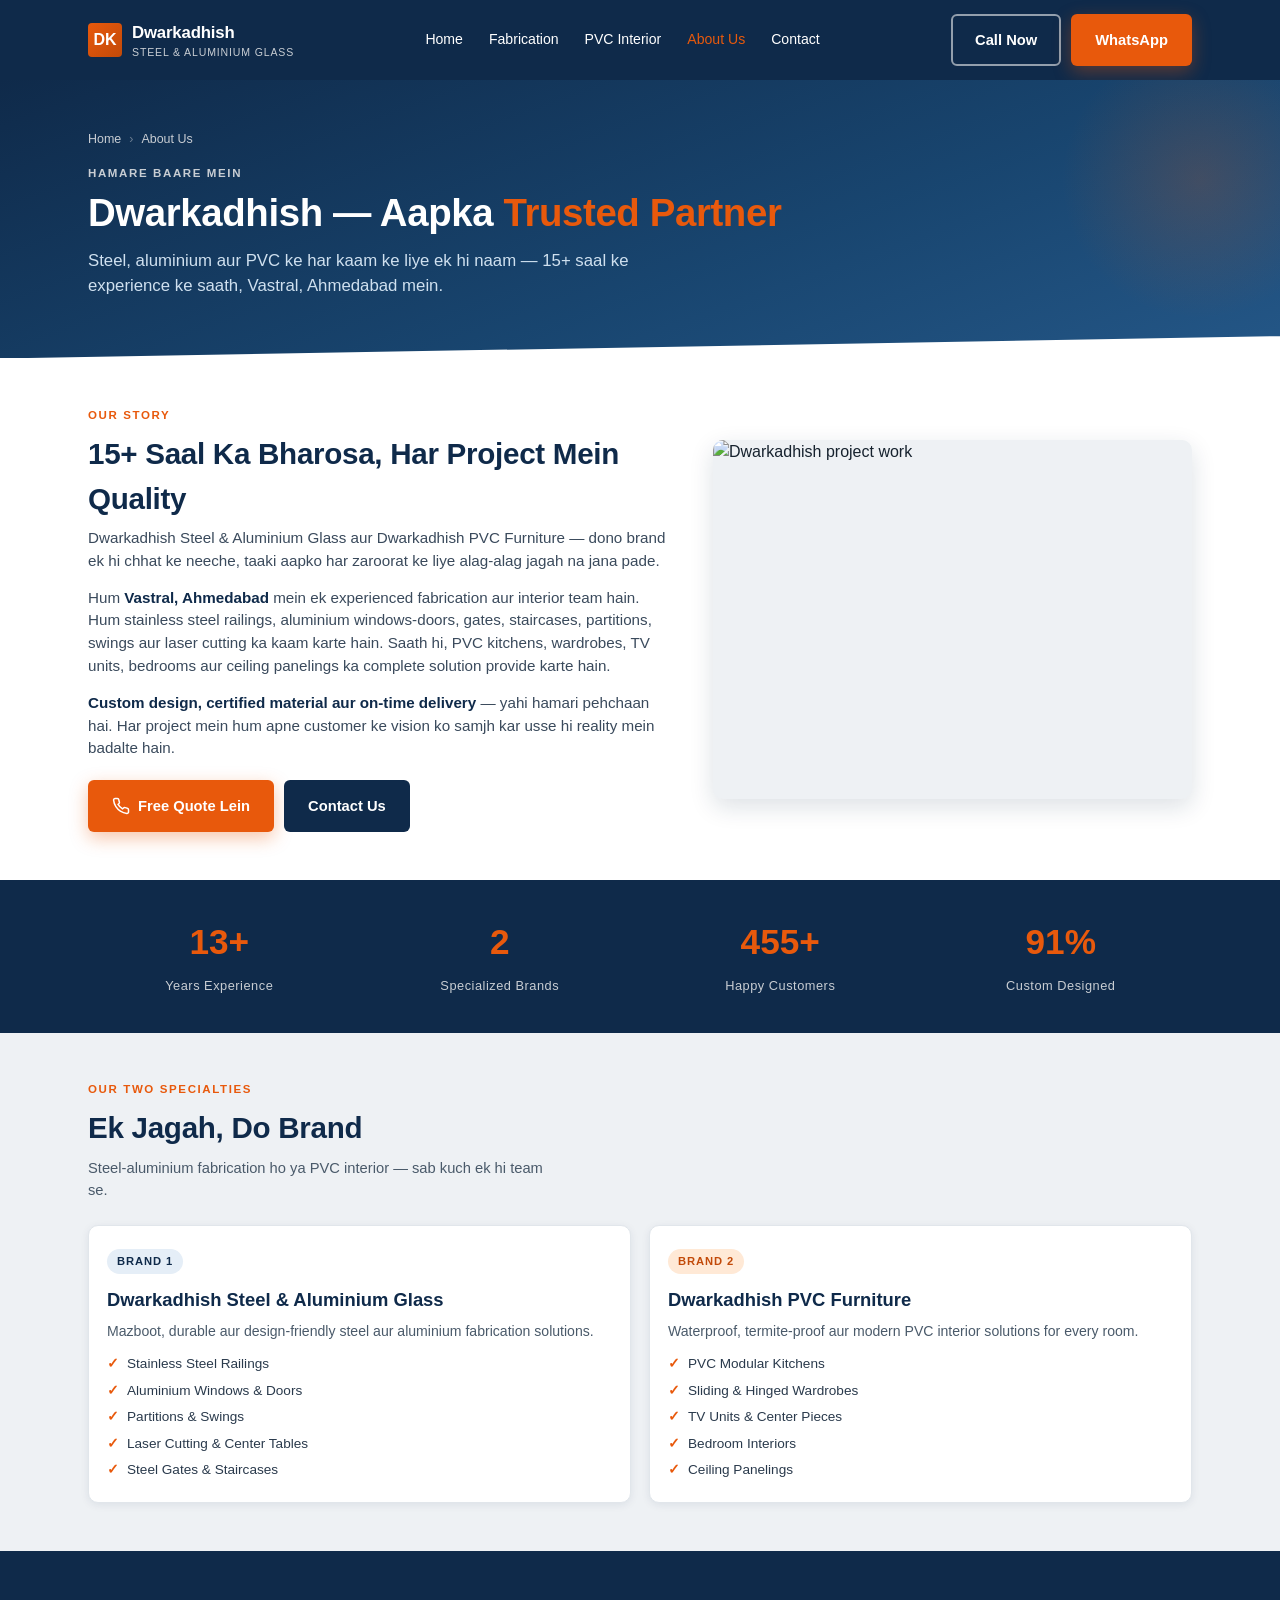
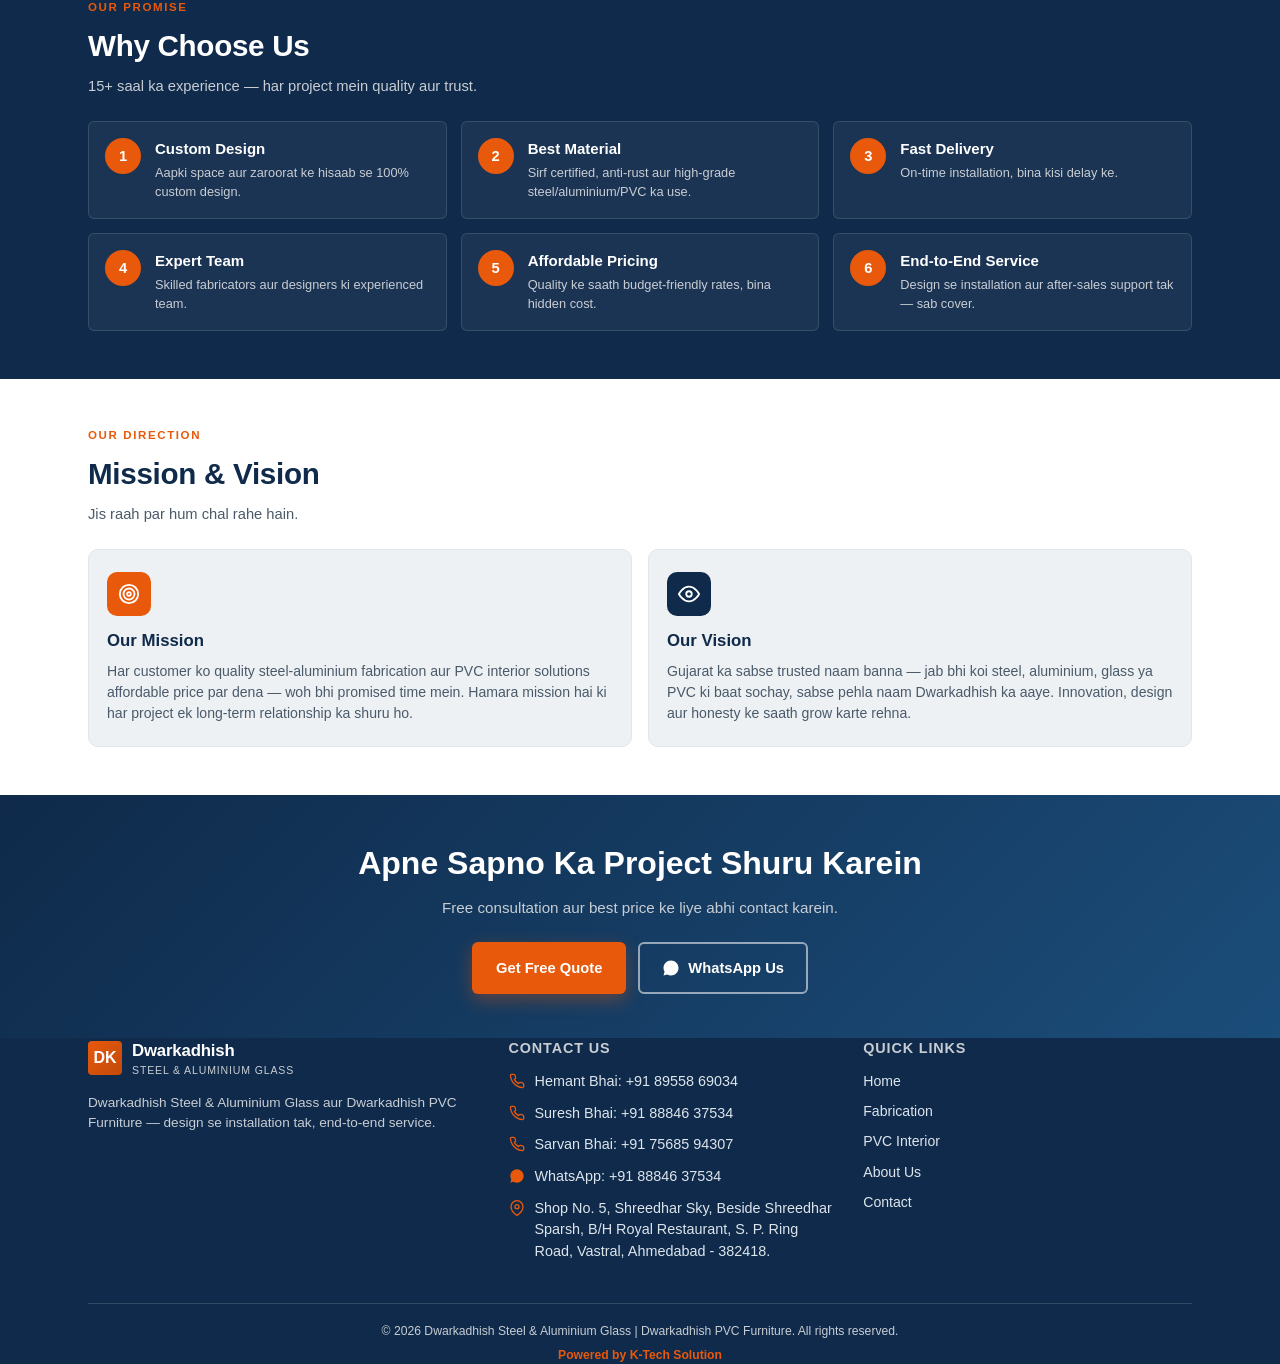
==== about.html @ 0699bf6f "Add files via upload" ====
<!DOCTYPE html>
<html lang="hi">
<head>
<meta charset="UTF-8">
<meta name="viewport" content="width=device-width, initial-scale=1.0">
<link rel="icon" type="image/svg+xml" href="favicon.svg">
<link rel="alternate icon" type="image/png" href="favicon.png">
<link rel="apple-touch-icon" href="favicon.png">
<title>About Us | Dwarkadhish Steel & Aluminium Glass | Dwarkadhish PVC Furniture</title>
<meta name="description" content="Dwarkadhish Steel & Aluminium Glass aur Dwarkadhish PVC Furniture ke baare mein jaaniye — 15+ saal ka experience, custom fabrication aur PVC interior solutions. Vastral, Ahmedabad.">

<style>
  /* ---------- Tokens ---------- */
  :root {
    --navy-deep: #0F2A4A;
    --navy-mid: #1B4D7A;
    --navy-soft: #2E6CA4;
    --steel: #C8CDD3;
    --steel-light: #EEF1F4;
    --white: #FFFFFF;
    --ink: #16222E;
    --accent: #E8590C;
    --accent-dark: #C24A09;
    --radius: 6px;
    --shadow-sm: 0 2px 8px rgba(15,42,74,0.08);
    --shadow-md: 0 8px 24px rgba(15,42,74,0.14);
    --sticky-footer-h: 64px;
  }

  * { margin: 0; padding: 0; box-sizing: border-box; }
  html { scroll-behavior: smooth; }
  body {
    font-family: 'Roboto', Arial, sans-serif;
    color: var(--ink);
    background: var(--white);
    line-height: 1.5;
    padding-bottom: var(--sticky-footer-h);
  }
  img { display: block; max-width: 100%; }
  a { text-decoration: none; color: inherit; }

  .eyebrow {
    font-size: 0.72rem;
    letter-spacing: 0.14em;
    text-transform: uppercase;
    font-weight: 700;
    color: var(--accent);
    display: block;
    margin-bottom: 8px;
  }
  .section-title {
    font-size: 1.5rem;
    font-weight: 900;
    letter-spacing: -0.01em;
    color: var(--navy-deep);
    margin-bottom: 6px;
  }
  .section-sub {
    font-size: 0.92rem;
    color: #4A5A6A;
    margin-bottom: 24px;
    max-width: 32em;
  }
  .container { max-width: 1140px; margin: 0 auto; padding: 0 18px; }
  section { padding: 48px 0; }

  /* ---------- Top bar ---------- */
  .topbar { background: var(--navy-deep); color: var(--white); }
  .topbar-inner {
    display: flex;
    align-items: center;
    justify-content: space-between;
    padding: 14px 18px;
    max-width: 1140px;
    margin: 0 auto;
    gap: 16px;
  }
  .brand {
    display: flex;
    align-items: center;
    gap: 10px;
    font-weight: 900;
    font-size: 1.05rem;
    letter-spacing: -0.01em;
  }
  .brand-mark {
    width: 34px; height: 34px;
    background: linear-gradient(135deg, var(--accent), var(--accent-dark));
    border-radius: 4px;
    display: flex; align-items: center; justify-content: center;
    font-weight: 900; font-size: 1rem; color: var(--white);
    flex-shrink: 0;
  }
  .brand-name span { color: var(--steel); font-weight: 400; display: block; font-size: 0.66rem; letter-spacing: 0.08em; text-transform: uppercase; }
  .desktop-nav { display: none; gap: 26px; font-size: 0.88rem; font-weight: 500; }
  .desktop-nav a:hover { color: var(--steel); }
  .desktop-nav a.active { color: var(--accent); }
  .topbar-cta { display: none; gap: 10px; }

  /* ---------- Page Hero ---------- */
  .page-hero {
    background-color: var(--navy-deep);
    background-image:
      linear-gradient(160deg, rgba(15,42,74,0.88) 0%, rgba(27,77,122,0.78) 60%, rgba(46,108,164,0.68) 100%),
      url('images/page-header.jpg');
    background-size: cover;
    background-position: center;
    background-repeat: no-repeat;
    color: var(--white);
    position: relative;
    overflow: hidden;
    padding: 50px 0 60px;
    clip-path: polygon(0 0, 100% 0, 100% 92%, 0 100%);
  }
  .page-hero::before {
    content: "";
    position: absolute;
    top: -40px; right: -60px;
    width: 280px; height: 280px;
    background: radial-gradient(circle, rgba(232,89,12,0.18), transparent 70%);
  }
  .page-hero .eyebrow { color: var(--steel); }
  .page-hero h1 {
    font-size: 1.8rem;
    font-weight: 900;
    line-height: 1.2;
    letter-spacing: -0.01em;
    margin-bottom: 12px;
  }
  .page-hero h1 .mark { color: var(--accent); }
  .page-hero p {
    color: #CFE0EF;
    font-size: 0.96rem;
    max-width: 36em;
  }
  .breadcrumb {
    display: flex; gap: 8px; align-items: center;
    font-size: 0.78rem; color: var(--steel); margin-bottom: 16px;
  }
  .breadcrumb a { color: var(--steel); }
  .breadcrumb a:hover { color: var(--white); }
  .breadcrumb .sep { opacity: 0.5; }

  /* ---------- Buttons ---------- */
  .btn {
    display: inline-flex; align-items: center; justify-content: center; gap: 8px;
    padding: 13px 22px;
    border-radius: var(--radius);
    font-weight: 700; font-size: 0.92rem;
    border: 2px solid transparent;
    cursor: pointer;
    transition: transform 0.15s ease, box-shadow 0.15s ease;
    white-space: nowrap;
  }
  .btn:active { transform: scale(0.97); }
  .btn-accent { background: var(--accent); color: var(--white); box-shadow: 0 6px 18px rgba(232,89,12,0.35); }
  .btn-accent:hover { background: var(--accent-dark); }
  .btn-outline-light { border-color: rgba(255,255,255,0.55); color: var(--white); background: transparent; }
  .btn-outline-light:hover { background: rgba(255,255,255,0.1); }
  .btn-navy { background: var(--navy-deep); color: var(--white); }
  .btn-navy:hover { background: var(--navy-mid); }

  /* ---------- About story ---------- */
  .about-story {
    background: var(--white);
  }
  .story-grid {
    display: grid;
    gap: 28px;
  }
  .story-text p {
    font-size: 0.95rem;
    color: #3A4A5C;
    margin-bottom: 14px;
  }
  .story-text p strong { color: var(--navy-deep); }
  .story-image {
    border-radius: 10px;
    overflow: hidden;
    box-shadow: var(--shadow-md);
    background: var(--steel-light);
    aspect-ratio: 4/3;
  }
  .story-image img {
    width: 100%; height: 100%; object-fit: cover;
  }

  /* ---------- Stats strip ---------- */
  .stats-section {
    background: var(--navy-deep);
    color: var(--white);
    padding: 36px 0;
  }
  .stats-grid {
    display: grid;
    grid-template-columns: repeat(2, 1fr);
    gap: 18px;
    text-align: center;
  }
  .stat-item strong {
    display: block;
    font-size: 1.7rem;
    font-weight: 900;
    color: var(--accent);
    margin-bottom: 4px;
  }
  .stat-item span {
    font-size: 0.8rem;
    color: var(--steel);
    letter-spacing: 0.04em;
  }

  /* ---------- Two brands ---------- */
  .brands-section { background: var(--steel-light); }
  .brand-cards {
    display: grid;
    gap: 18px;
  }
  .brand-card {
    background: var(--white);
    border: 1px solid #E1E6EB;
    border-radius: 10px;
    padding: 22px 18px;
    box-shadow: var(--shadow-sm);
  }
  .brand-card .tag {
    display: inline-block;
    font-size: 0.7rem;
    font-weight: 700;
    letter-spacing: 0.08em;
    text-transform: uppercase;
    padding: 4px 10px;
    border-radius: 20px;
    margin-bottom: 12px;
  }
  .brand-card.steel .tag { background: #E5EEF7; color: var(--navy-deep); }
  .brand-card.pvc .tag { background: #FFE9D6; color: var(--accent-dark); }
  .brand-card h3 {
    font-size: 1.15rem;
    font-weight: 900;
    color: var(--navy-deep);
    margin-bottom: 8px;
  }
  .brand-card p {
    font-size: 0.88rem;
    color: #4A5A6A;
    margin-bottom: 12px;
  }
  .brand-card ul {
    list-style: none;
    padding: 0;
    margin: 0;
    display: grid;
    gap: 6px;
  }
  .brand-card li {
    display: flex; gap: 8px; align-items: flex-start;
    font-size: 0.85rem; color: #2A3A4C;
  }
  .brand-card li::before {
    content: "✓";
    color: var(--accent);
    font-weight: 900;
    flex-shrink: 0;
  }

  /* ---------- Why choose us ---------- */
  .why-section { background: var(--navy-deep); color: var(--white); }
  .why-section .section-title { color: var(--white); }
  .why-section .section-sub { color: var(--steel); }
  .why-list { display: grid; gap: 14px; }
  .why-item {
    display: flex; gap: 14px; align-items: flex-start;
    background: rgba(255,255,255,0.05);
    border: 1px solid rgba(255,255,255,0.12);
    border-radius: var(--radius);
    padding: 16px;
  }
  .why-num {
    width: 36px; height: 36px; flex-shrink: 0;
    background: var(--accent);
    border-radius: 50%;
    display: flex; align-items: center; justify-content: center;
    font-weight: 900; font-size: 0.92rem;
  }
  .why-item h3 { font-size: 0.94rem; font-weight: 700; margin-bottom: 3px; }
  .why-item p { font-size: 0.8rem; color: var(--steel); }

  /* ---------- Mission / Vision ---------- */
  .mv-section { background: var(--white); }
  .mv-grid { display: grid; gap: 16px; }
  .mv-card {
    background: var(--steel-light);
    border: 1px solid #E1E6EB;
    border-radius: 10px;
    padding: 22px 18px;
    position: relative;
  }
  .mv-icon {
    width: 44px; height: 44px;
    background: var(--navy-deep);
    color: var(--white);
    border-radius: 10px;
    display: flex; align-items: center; justify-content: center;
    margin-bottom: 12px;
  }
  .mv-icon.accent { background: var(--accent); }
  .mv-card h3 {
    font-size: 1.05rem;
    font-weight: 900;
    color: var(--navy-deep);
    margin-bottom: 8px;
  }
  .mv-card p {
    font-size: 0.88rem;
    color: #4A5A6A;
  }

  /* ---------- CTA strip ---------- */
  .cta-strip {
    background: linear-gradient(135deg, var(--navy-deep), var(--navy-mid));
    color: var(--white);
    text-align: center;
    padding: 44px 0;
  }
  .cta-strip h2 {
    font-size: 1.5rem;
    font-weight: 900;
    margin-bottom: 10px;
  }
  .cta-strip p {
    color: var(--steel);
    margin-bottom: 22px;
    font-size: 0.95rem;
  }
  .cta-strip .cta-buttons {
    display: flex; gap: 12px; justify-content: center; flex-wrap: wrap;
  }

  /* ---------- Footer ---------- */
  .contact-section { background: var(--navy-deep); color: var(--white); }
  .contact-grid { display: grid; gap: 26px; }
  .contact-block h3 {
    font-size: 0.9rem; font-weight: 700;
    text-transform: uppercase; letter-spacing: 0.06em;
    color: var(--steel); margin-bottom: 12px;
  }
  .contact-line {
    display: flex; gap: 10px; align-items: flex-start;
    font-size: 0.9rem; margin-bottom: 10px; color: #DDE5EC;
  }
  .contact-line svg { flex-shrink: 0; margin-top: 2px; color: var(--accent); }
  .contact-line a { color: #DDE5EC; }
  .contact-line a:hover { color: var(--accent); }
  .quicklinks { display: flex; flex-direction: column; gap: 9px; }
  .quicklinks a { font-size: 0.88rem; color: #DDE5EC; }
  .quicklinks a:hover { color: var(--accent); }
  .footer-bottom {
    border-top: 1px solid rgba(255,255,255,0.15);
    margin-top: 30px; padding-top: 18px;
    font-size: 0.76rem; color: var(--steel); text-align: center;
  }
  .footer-bottom .powered-by {
    display: inline-block; margin-top: 6px;
    color: var(--accent); font-weight: 700;
  }
  .footer-bottom .powered-by:hover { text-decoration: underline; }

  /* ---------- Sticky mobile footer ---------- */
  .sticky-footer {
    position: fixed; left: 0; right: 0; bottom: 0;
    height: var(--sticky-footer-h);
    background: var(--white);
    border-top: 1px solid #E1E6EB;
    box-shadow: 0 -6px 18px rgba(15,42,74,0.12);
    display: flex; z-index: 50;
  }
  .sticky-footer a,
  .sticky-footer button.sticky-action {
    flex: 1; display: flex; flex-direction: column;
    align-items: center; justify-content: center; gap: 3px;
    font-size: 0.66rem; font-weight: 700;
    color: var(--navy-mid);
    background: none; border: none; font-family: inherit; cursor: pointer;
  }
  .sticky-footer a.call-action,
  .sticky-footer button.call-action { background: var(--navy-deep); color: var(--white); }
  .sticky-footer a.whatsapp-action { background: var(--accent); color: var(--white); }
  .sticky-footer a svg,
  .sticky-footer button svg { width: 20px; height: 20px; }

  /* ---------- Menu / call sheets ---------- */
  .menu-overlay {
    position: fixed; inset: 0;
    background: rgba(15,42,74,0.55);
    z-index: 60; display: none;
  }
  .menu-overlay.open { display: block; }
  .menu-sheet {
    position: absolute; left: 0; right: 0; bottom: var(--sticky-footer-h);
    background: var(--white);
    border-radius: 14px 14px 0 0;
    box-shadow: 0 -8px 24px rgba(15,42,74,0.2);
    padding: 8px 0 10px;
    animation: sheetUp 0.18s ease;
  }
  @keyframes sheetUp { from { transform: translateY(16px); opacity: 0; } to { transform: translateY(0); opacity: 1; } }
  .menu-sheet-header {
    display: flex; align-items: center; justify-content: space-between;
    padding: 10px 18px 12px;
    font-weight: 900; color: var(--navy-deep); font-size: 1rem;
    border-bottom: 1px solid #E1E6EB; margin-bottom: 6px;
  }
  .menu-sheet-header button {
    background: none; border: none; font-size: 1.5rem; line-height: 1;
    color: #8A97A3; cursor: pointer; padding: 0 4px;
  }
  .menu-sheet-link {
    display: block; padding: 14px 18px;
    font-size: 0.94rem; font-weight: 500; color: var(--ink);
    border-bottom: 1px solid #F1F3F5;
  }
  .menu-sheet-link:last-child { border-bottom: none; }
  .menu-sheet-link:active { background: var(--steel-light); }
  .call-sheet-option {
    display: flex; align-items: center; gap: 12px;
    padding: 14px 18px; border-bottom: 1px solid #F1F3F5;
  }
  .call-sheet-option:last-child { border-bottom: none; }
  .call-sheet-icon {
    width: 38px; height: 38px; flex-shrink: 0;
    background: var(--steel-light);
    border-radius: 50%;
    display: flex; align-items: center; justify-content: center;
    color: var(--navy-deep);
  }
  .call-sheet-text { flex: 1; }
  .call-sheet-text strong { display: block; font-size: 0.9rem; color: var(--navy-deep); }
  .call-sheet-text span { font-size: 0.78rem; color: #6A7886; }
  .call-sheet-option .btn { padding: 9px 14px; font-size: 0.78rem; }

  @media (min-width: 860px) {
    .menu-overlay { display: none !important; }
  }

  /* ---------- Desktop ---------- */
  @media (min-width: 860px) {
    .desktop-nav { display: flex; }
    .topbar-cta { display: flex; }
    .sticky-footer { display: none; }
    body { padding-bottom: 0; }
    .page-hero h1 { font-size: 2.4rem; }
    .page-hero p { font-size: 1.05rem; }
    .story-grid { grid-template-columns: 1.1fr 0.9fr; align-items: center; gap: 40px; }
    .stats-grid { grid-template-columns: repeat(4, 1fr); }
    .stat-item strong { font-size: 2.2rem; }
    .brand-cards { grid-template-columns: 1fr 1fr; }
    .why-list { grid-template-columns: repeat(3, 1fr); }
    .mv-grid { grid-template-columns: 1fr 1fr; }
    .contact-grid { grid-template-columns: 1.2fr 1fr 1fr; }
    .section-title { font-size: 1.85rem; }
    .cta-strip h2 { font-size: 2rem; }
  }
</style>
<meta name="theme-color" content="#0F2A4A">
<link rel="manifest" href="manifest.json">
<link rel="stylesheet" href="assets/app.css">
<script>document.documentElement.className+=' has-anim';</script>
</head>
<body>

<!-- ============ TOP BAR ============ -->
<header class="topbar" id="top">
  <div class="topbar-inner">
    <a href="index.html" class="brand">
      <div class="brand-mark">DK</div>
      <div class="brand-name">Dwarkadhish<span>Steel &amp; Aluminium Glass</span></div>
    </a>
    <nav class="desktop-nav">
      <a href="index.html">Home</a>
      <a href="index.html#fabrication">Fabrication</a>
      <a href="index.html#interior">PVC Interior</a>
      <a href="about.html" class="active">About Us</a>
      <a href="contact.html">Contact</a>
    </nav>
    <div class="topbar-cta">
      <a href="tel:+918884637534" class="btn btn-outline-light">Call Now</a>
      <a href="https://wa.me/918884637534" class="btn btn-accent">WhatsApp</a>
    </div>
  </div>
</header>

<!-- ============ PAGE HERO ============ -->
<section class="page-hero">
  <div class="container">
    <div class="breadcrumb">
      <a href="index.html">Home</a>
      <span class="sep">›</span>
      <span>About Us</span>
    </div>
    <span class="eyebrow">Hamare Baare Mein</span>
    <h1>Dwarkadhish — Aapka <span class="mark">Trusted Partner</span></h1>
    <p>Steel, aluminium aur PVC ke har kaam ke liye ek hi naam — 15+ saal ke experience ke saath, Vastral, Ahmedabad mein.</p>
  </div>
</section>

<!-- ============ STORY ============ -->
<section class="about-story">
  <div class="container">
    <div class="story-grid">
      <div class="story-text">
        <span class="eyebrow">Our Story</span>
        <h2 class="section-title">15+ Saal Ka Bharosa, Har Project Mein Quality</h2>
        <p>Dwarkadhish Steel &amp; Aluminium Glass aur Dwarkadhish PVC Furniture — dono brand ek hi chhat ke neeche, taaki aapko har zaroorat ke liye alag-alag jagah na jana pade.</p>
        <p>Hum <strong>Vastral, Ahmedabad</strong> mein ek experienced fabrication aur interior team hain. Hum stainless steel railings, aluminium windows-doors, gates, staircases, partitions, swings aur laser cutting ka kaam karte hain. Saath hi, PVC kitchens, wardrobes, TV units, bedrooms aur ceiling panelings ka complete solution provide karte hain.</p>
        <p><strong>Custom design, certified material aur on-time delivery</strong> — yahi hamari pehchaan hai. Har project mein hum apne customer ke vision ko samjh kar usse hi reality mein badalte hain.</p>
        <div style="margin-top:20px; display:flex; gap:10px; flex-wrap:wrap;">
          <a href="tel:+918884637534" class="btn btn-accent">
            <svg width="18" height="18" viewBox="0 0 24 24" fill="none" stroke="currentColor" stroke-width="2"><path d="M22 16.92v3a2 2 0 0 1-2.18 2 19.79 19.79 0 0 1-8.63-3.07 19.5 19.5 0 0 1-6-6 19.79 19.79 0 0 1-3.07-8.67A2 2 0 0 1 4.11 2h3a2 2 0 0 1 2 1.72c.127.96.361 1.903.7 2.81a2 2 0 0 1-.45 2.11L8.09 9.91a16 16 0 0 0 6 6l1.27-1.27a2 2 0 0 1 2.11-.45c.907.339 1.85.573 2.81.7A2 2 0 0 1 22 16.92z"/></svg>
            Free Quote Lein
          </a>
          <a href="contact.html" class="btn btn-navy">Contact Us</a>
        </div>
      </div>
      <div class="story-image">
        <img src="images/PROJECT1.jpg" alt="Dwarkadhish project work" loading="eager" decoding="async">
      </div>
    </div>
  </div>
</section>

<!-- ============ STATS ============ -->
<section class="stats-section">
  <div class="container">
    <div class="stats-grid">
      <div class="stat-item">
        <strong>15+</strong>
        <span>Years Experience</span>
      </div>
      <div class="stat-item">
        <strong>2</strong>
        <span>Specialized Brands</span>
      </div>
      <div class="stat-item">
        <strong>500+</strong>
        <span>Happy Customers</span>
      </div>
      <div class="stat-item">
        <strong>100%</strong>
        <span>Custom Designed</span>
      </div>
    </div>
  </div>
</section>

<!-- ============ TWO BRANDS ============ -->
<section class="brands-section">
  <div class="container">
    <span class="eyebrow">Our Two Specialties</span>
    <h2 class="section-title">Ek Jagah, Do Brand</h2>
    <p class="section-sub">Steel-aluminium fabrication ho ya PVC interior — sab kuch ek hi team se.</p>
    <div class="brand-cards">
      <div class="brand-card steel">
        <span class="tag">Brand 1</span>
        <h3>Dwarkadhish Steel &amp; Aluminium Glass</h3>
        <p>Mazboot, durable aur design-friendly steel aur aluminium fabrication solutions.</p>
        <ul>
          <li>Stainless Steel Railings</li>
          <li>Aluminium Windows &amp; Doors</li>
          <li>Partitions &amp; Swings</li>
          <li>Laser Cutting &amp; Center Tables</li>
          <li>Steel Gates &amp; Staircases</li>
        </ul>
      </div>
      <div class="brand-card pvc">
        <span class="tag">Brand 2</span>
        <h3>Dwarkadhish PVC Furniture</h3>
        <p>Waterproof, termite-proof aur modern PVC interior solutions for every room.</p>
        <ul>
          <li>PVC Modular Kitchens</li>
          <li>Sliding &amp; Hinged Wardrobes</li>
          <li>TV Units &amp; Center Pieces</li>
          <li>Bedroom Interiors</li>
          <li>Ceiling Panelings</li>
        </ul>
      </div>
    </div>
  </div>
</section>

<!-- ============ WHY CHOOSE US ============ -->
<section class="why-section">
  <div class="container">
    <span class="eyebrow" style="color:var(--accent);">Our Promise</span>
    <h2 class="section-title">Why Choose Us</h2>
    <p class="section-sub">15+ saal ka experience — har project mein quality aur trust.</p>
    <div class="why-list">
      <div class="why-item">
        <div class="why-num">1</div>
        <div><h3>Custom Design</h3><p>Aapki space aur zaroorat ke hisaab se 100% custom design.</p></div>
      </div>
      <div class="why-item">
        <div class="why-num">2</div>
        <div><h3>Best Material</h3><p>Sirf certified, anti-rust aur high-grade steel/aluminium/PVC ka use.</p></div>
      </div>
      <div class="why-item">
        <div class="why-num">3</div>
        <div><h3>Fast Delivery</h3><p>On-time installation, bina kisi delay ke.</p></div>
      </div>
      <div class="why-item">
        <div class="why-num">4</div>
        <div><h3>Expert Team</h3><p>Skilled fabricators aur designers ki experienced team.</p></div>
      </div>
      <div class="why-item">
        <div class="why-num">5</div>
        <div><h3>Affordable Pricing</h3><p>Quality ke saath budget-friendly rates, bina hidden cost.</p></div>
      </div>
      <div class="why-item">
        <div class="why-num">6</div>
        <div><h3>End-to-End Service</h3><p>Design se installation aur after-sales support tak — sab cover.</p></div>
      </div>
    </div>
  </div>
</section>

<!-- ============ MISSION / VISION ============ -->
<section class="mv-section">
  <div class="container">
    <span class="eyebrow">Our Direction</span>
    <h2 class="section-title">Mission &amp; Vision</h2>
    <p class="section-sub">Jis raah par hum chal rahe hain.</p>
    <div class="mv-grid">
      <div class="mv-card">
        <div class="mv-icon accent">
          <svg width="22" height="22" viewBox="0 0 24 24" fill="none" stroke="currentColor" stroke-width="2"><circle cx="12" cy="12" r="10"/><circle cx="12" cy="12" r="6"/><circle cx="12" cy="12" r="2"/></svg>
        </div>
        <h3>Our Mission</h3>
        <p>Har customer ko quality steel-aluminium fabrication aur PVC interior solutions affordable price par dena — woh bhi promised time mein. Hamara mission hai ki har project ek long-term relationship ka shuru ho.</p>
      </div>
      <div class="mv-card">
        <div class="mv-icon">
          <svg width="22" height="22" viewBox="0 0 24 24" fill="none" stroke="currentColor" stroke-width="2"><path d="M1 12s4-8 11-8 11 8 11 8-4 8-11 8-11-8-11-8z"/><circle cx="12" cy="12" r="3"/></svg>
        </div>
        <h3>Our Vision</h3>
        <p>Gujarat ka sabse trusted naam banna — jab bhi koi steel, aluminium, glass ya PVC ki baat sochay, sabse pehla naam Dwarkadhish ka aaye. Innovation, design aur honesty ke saath grow karte rehna.</p>
      </div>
    </div>
  </div>
</section>

<!-- ============ CTA STRIP ============ -->
<section class="cta-strip">
  <div class="container">
    <h2>Apne Sapno Ka Project Shuru Karein</h2>
    <p>Free consultation aur best price ke liye abhi contact karein.</p>
    <div class="cta-buttons">
      <a href="contact.html" class="btn btn-accent">Get Free Quote</a>
      <a href="https://wa.me/918884637534" class="btn btn-outline-light">
        <svg width="18" height="18" viewBox="0 0 24 24" fill="currentColor"><path d="M17.5 14.4c-.3-.1-1.7-.8-1.9-.9-.3-.1-.5-.1-.6.1-.2.3-.7.9-.9 1.1-.2.2-.3.2-.6.1-1.5-.7-2.5-1.3-3.5-2.9-.3-.4 0-.4.2-.7.2-.3.4-.5.5-.7.1-.2.1-.4 0-.6-.1-.2-.6-1.5-.8-2-.2-.5-.4-.4-.6-.4h-.5c-.2 0-.5.1-.7.3-.2.3-.9.9-.9 2.1 0 1.2.9 2.4 1 2.6.1.2 1.8 2.8 4.4 3.8 2.6 1 2.6.7 3.1.6.5 0 1.6-.6 1.8-1.3.2-.6.2-1.1.1-1.2-.1-.1-.3-.2-.6-.4zM12 2C6.5 2 2 6.5 2 12c0 1.9.5 3.6 1.4 5.1L2 22l4.9-1.3c1.5.8 3.2 1.3 5.1 1.3 5.5 0 10-4.5 10-10S17.5 2 12 2z"/></svg>
        WhatsApp Us
      </a>
    </div>
  </div>
</section>

<!-- ============ FOOTER ============ -->
<footer id="contact" class="contact-section">
  <div class="container">
    <div class="contact-grid">
      <div class="contact-block">
        <div class="brand" style="margin-bottom:14px;">
          <div class="brand-mark">DK</div>
          <div class="brand-name">Dwarkadhish<span>Steel &amp; Aluminium Glass</span></div>
        </div>
        <p style="font-size:0.85rem; color:var(--steel);">Dwarkadhish Steel &amp; Aluminium Glass aur Dwarkadhish PVC Furniture — design se installation tak, end-to-end service.</p>
      </div>
      <div class="contact-block">
        <h3>Contact Us</h3>
        <div class="contact-line">
          <svg width="16" height="16" viewBox="0 0 24 24" fill="none" stroke="currentColor" stroke-width="2"><path d="M22 16.92v3a2 2 0 0 1-2.18 2 19.79 19.79 0 0 1-8.63-3.07 19.5 19.5 0 0 1-6-6 19.79 19.79 0 0 1-3.07-8.67A2 2 0 0 1 4.11 2h3a2 2 0 0 1 2 1.72c.127.96.361 1.903.7 2.81a2 2 0 0 1-.45 2.11L8.09 9.91a16 16 0 0 0 6 6l1.27-1.27a2 2 0 0 1 2.11-.45c.907.339 1.85.573 2.81.7A2 2 0 0 1 22 16.92z"/></svg>
          <span><a href="tel:+918955869034">Hemant Bhai: +91 89558 69034</a></span>
        </div>
        <div class="contact-line">
          <svg width="16" height="16" viewBox="0 0 24 24" fill="none" stroke="currentColor" stroke-width="2"><path d="M22 16.92v3a2 2 0 0 1-2.18 2 19.79 19.79 0 0 1-8.63-3.07 19.5 19.5 0 0 1-6-6 19.79 19.79 0 0 1-3.07-8.67A2 2 0 0 1 4.11 2h3a2 2 0 0 1 2 1.72c.127.96.361 1.903.7 2.81a2 2 0 0 1-.45 2.11L8.09 9.91a16 16 0 0 0 6 6l1.27-1.27a2 2 0 0 1 2.11-.45c.907.339 1.85.573 2.81.7A2 2 0 0 1 22 16.92z"/></svg>
          <span><a href="tel:+918884637534">Suresh Bhai: +91 88846 37534</a></span>
        </div>
        <div class="contact-line">
          <svg width="16" height="16" viewBox="0 0 24 24" fill="none" stroke="currentColor" stroke-width="2"><path d="M22 16.92v3a2 2 0 0 1-2.18 2 19.79 19.79 0 0 1-8.63-3.07 19.5 19.5 0 0 1-6-6 19.79 19.79 0 0 1-3.07-8.67A2 2 0 0 1 4.11 2h3a2 2 0 0 1 2 1.72c.127.96.361 1.903.7 2.81a2 2 0 0 1-.45 2.11L8.09 9.91a16 16 0 0 0 6 6l1.27-1.27a2 2 0 0 1 2.11-.45c.907.339 1.85.573 2.81.7A2 2 0 0 1 22 16.92z"/></svg>
          <span><a href="tel:+917568594307">Sarvan Bhai: +91 75685 94307</a></span>
        </div>
        <div class="contact-line">
          <svg width="16" height="16" viewBox="0 0 24 24" fill="currentColor"><path d="M17.5 14.4c-.3-.1-1.7-.8-1.9-.9-.3-.1-.5-.1-.6.1-.2.3-.7.9-.9 1.1-.2.2-.3.2-.6.1-1.5-.7-2.5-1.3-3.5-2.9-.3-.4 0-.4.2-.7.2-.3.4-.5.5-.7.1-.2.1-.4 0-.6-.1-.2-.6-1.5-.8-2-.2-.5-.4-.4-.6-.4h-.5c-.2 0-.5.1-.7.3-.2.3-.9.9-.9 2.1 0 1.2.9 2.4 1 2.6.1.2 1.8 2.8 4.4 3.8 2.6 1 2.6.7 3.1.6.5 0 1.6-.6 1.8-1.3.2-.6.2-1.1.1-1.2-.1-.1-.3-.2-.6-.4zM12 2C6.5 2 2 6.5 2 12c0 1.9.5 3.6 1.4 5.1L2 22l4.9-1.3c1.5.8 3.2 1.3 5.1 1.3 5.5 0 10-4.5 10-10S17.5 2 12 2z"/></svg>
          <span><a href="https://wa.me/918884637534">WhatsApp: +91 88846 37534</a></span>
        </div>
        <div class="contact-line">
          <svg width="16" height="16" viewBox="0 0 24 24" fill="none" stroke="currentColor" stroke-width="2"><path d="M21 10c0 7-9 13-9 13s-9-6-9-13a9 9 0 1 1 18 0z"/><circle cx="12" cy="10" r="3"/></svg>
          <span>Shop No. 5, Shreedhar Sky, Beside Shreedhar Sparsh, B/H Royal Restaurant, S. P. Ring Road, Vastral, Ahmedabad - 382418.</span>
        </div>
      </div>
      <div class="contact-block">
        <h3>Quick Links</h3>
        <div class="quicklinks">
          <a href="index.html">Home</a>
          <a href="index.html#fabrication">Fabrication</a>
          <a href="index.html#interior">PVC Interior</a>
          <a href="about.html">About Us</a>
          <a href="contact.html">Contact</a>
        </div>
      </div>
    </div>
    <div class="footer-bottom">
      &copy; 2026 Dwarkadhish Steel &amp; Aluminium Glass | Dwarkadhish PVC Furniture. All rights reserved.<br>
      <a href="karan.html" rel="noopener" class="powered-by">Powered by K-Tech Solution</a>
    </div>
  </div>
</footer>

<!-- ============ STICKY MOBILE FOOTER ============ -->
<nav class="sticky-footer">
  <a href="index.html">
    <svg viewBox="0 0 24 24" fill="none" stroke="currentColor" stroke-width="2"><path d="M3 9l9-7 9 7v11a2 2 0 0 1-2 2H5a2 2 0 0 1-2-2z"/><polyline points="9 22 9 12 15 12 15 22"/></svg>
    Home
  </a>
  <a href="#menu-sheet" id="menuToggle">
    <svg viewBox="0 0 24 24" fill="none" stroke="currentColor" stroke-width="2"><rect x="3" y="3" width="7" height="7" rx="1"/><rect x="14" y="3" width="7" height="7" rx="1"/><rect x="3" y="14" width="7" height="7" rx="1"/><rect x="14" y="14" width="7" height="7" rx="1"/></svg>
    Menu
  </a>
  <button type="button" class="sticky-action call-action" id="callToggle">
    <svg viewBox="0 0 24 24" fill="none" stroke="currentColor" stroke-width="2"><path d="M22 16.92v3a2 2 0 0 1-2.18 2 19.79 19.79 0 0 1-8.63-3.07 19.5 19.5 0 0 1-6-6 19.79 19.79 0 0 1-3.07-8.67A2 2 0 0 1 4.11 2h3a2 2 0 0 1 2 1.72c.127.96.361 1.903.7 2.81a2 2 0 0 1-.45 2.11L8.09 9.91a16 16 0 0 0 6 6l1.27-1.27a2 2 0 0 1 2.11-.45c.907.339 1.85.573 2.81.7A2 2 0 0 1 22 16.92z"/></svg>
    Call
  </button>
  <a href="https://wa.me/918884637534" class="whatsapp-action">
    <svg viewBox="0 0 24 24" fill="currentColor"><path d="M17.5 14.4c-.3-.1-1.7-.8-1.9-.9-.3-.1-.5-.1-.6.1-.2.3-.7.9-.9 1.1-.2.2-.3.2-.6.1-1.5-.7-2.5-1.3-3.5-2.9-.3-.4 0-.4.2-.7.2-.3.4-.5.5-.7.1-.2.1-.4 0-.6-.1-.2-.6-1.5-.8-2-.2-.5-.4-.4-.6-.4h-.5c-.2 0-.5.1-.7.3-.2.3-.9.9-.9 2.1 0 1.2.9 2.4 1 2.6.1.2 1.8 2.8 4.4 3.8 2.6 1 2.6.7 3.1.6.5 0 1.6-.6 1.8-1.3.2-.6.2-1.1.1-1.2-.1-.1-.3-.2-.6-.4zM12 2C6.5 2 2 6.5 2 12c0 1.9.5 3.6 1.4 5.1L2 22l4.9-1.3c1.5.8 3.2 1.3 5.1 1.3 5.5 0 10-4.5 10-10S17.5 2 12 2z"/></svg>
    WhatsApp
  </a>
</nav>

<!-- ============ MOBILE MENU SHEET ============ -->
<div id="menu-sheet" class="menu-overlay">
  <div class="menu-sheet">
    <div class="menu-sheet-header">
      <span>Menu</span>
      <button type="button" id="menuClose" aria-label="Close menu">&times;</button>
    </div>
    <a href="index.html" class="menu-sheet-link">Home</a>
    <a href="index.html#fabrication" class="menu-sheet-link">Fabrication</a>
    <a href="index.html#interior" class="menu-sheet-link">PVC Interior</a>
    <a href="about.html" class="menu-sheet-link">About Us</a>
    <a href="contact.html" class="menu-sheet-link">Contact</a>
  </div>
</div>

<!-- ============ CALL CHOICE SHEET ============ -->
<div id="call-sheet" class="menu-overlay">
  <div class="menu-sheet">
    <div class="menu-sheet-header">
      <span>Kise Call Karein?</span>
      <button type="button" id="callClose" aria-label="Close call options">&times;</button>
    </div>
    <div class="call-sheet-option">
      <div class="call-sheet-icon">
        <svg width="18" height="18" viewBox="0 0 24 24" fill="none" stroke="currentColor" stroke-width="2"><path d="M20 21v-2a4 4 0 0 0-4-4H8a4 4 0 0 0-4 4v2"/><circle cx="12" cy="7" r="4"/></svg>
      </div>
      <div class="call-sheet-text">
        <strong>Hemant Bhai</strong>
        <span>+91 89558 69034</span>
      </div>
      <a href="tel:+918955869034" class="btn btn-navy">Call</a>
    </div>
    <div class="call-sheet-option">
      <div class="call-sheet-icon">
        <svg width="18" height="18" viewBox="0 0 24 24" fill="none" stroke="currentColor" stroke-width="2"><path d="M20 21v-2a4 4 0 0 0-4-4H8a4 4 0 0 0-4 4v2"/><circle cx="12" cy="7" r="4"/></svg>
      </div>
      <div class="call-sheet-text">
        <strong>Suresh Bhai</strong>
        <span>+91 88846 37534</span>
      </div>
      <a href="tel:+918884637534" class="btn btn-navy">Call</a>
    </div>
    <div class="call-sheet-option">
      <div class="call-sheet-icon">
        <svg width="18" height="18" viewBox="0 0 24 24" fill="none" stroke="currentColor" stroke-width="2"><path d="M20 21v-2a4 4 0 0 0-4-4H8a4 4 0 0 0-4 4v2"/><circle cx="12" cy="7" r="4"/></svg>
      </div>
      <div class="call-sheet-text">
        <strong>Sarvan Bhai</strong>
        <span>+91 75685 94307</span>
      </div>
      <a href="tel:+917568594307" class="btn btn-navy">Call</a>
    </div>
  </div>
</div>

<script>
  (function () {
    var menuToggle = document.getElementById('menuToggle');
    var menuSheet = document.getElementById('menu-sheet');
    var menuClose = document.getElementById('menuClose');

    var callToggle = document.getElementById('callToggle');
    var callSheet = document.getElementById('call-sheet');
    var callClose = document.getElementById('callClose');

    function openSheet(sheet) {
      return function (e) {
        if (e) e.preventDefault();
        sheet.classList.add('open');
      };
    }
    function closeSheet(sheet) {
      return function () {
        sheet.classList.remove('open');
      };
    }

    menuToggle.addEventListener('click', openSheet(menuSheet));
    menuClose.addEventListener('click', closeSheet(menuSheet));
    menuSheet.addEventListener('click', function (e) {
      if (e.target === menuSheet) closeSheet(menuSheet)();
    });
    menuSheet.querySelectorAll('.menu-sheet-link').forEach(function (link) {
      link.addEventListener('click', closeSheet(menuSheet));
    });

    callToggle.addEventListener('click', openSheet(callSheet));
    callClose.addEventListener('click', closeSheet(callSheet));
    callSheet.addEventListener('click', function (e) {
      if (e.target === callSheet) closeSheet(callSheet)();
    });
  })();
</script>

<script src="assets/app.js" defer></script>
</body>
</html>
---- assets/app.css ----
/* ============================================================
   Dwarkadhish — Animations & Polish
   Pure CSS + GPU-accelerated (transform/opacity only)
   File size kept small for fast loading
   ============================================================ */

/* ---------- 1. Section fade-in on scroll ---------- */
html.has-anim section {
  opacity: 0;
  transform: translateY(28px);
  transition:
    opacity 0.7s cubic-bezier(0.16, 1, 0.3, 1),
    transform 0.7s cubic-bezier(0.16, 1, 0.3, 1);
  will-change: opacity, transform;
}
html.has-anim section.in-view {
  opacity: 1;
  transform: none;
}

/* Hero / page-hero should appear immediately (above the fold) */
html.has-anim .hero,
html.has-anim .page-hero {
  opacity: 1;
  transform: none;
}

/* ---------- 2. Staggered grid children fade-in ---------- */
html.has-anim .cat-grid > *,
html.has-anim .why-list > *,
html.has-anim .contact-cards > *,
html.has-anim .brand-cards > *,
html.has-anim .mv-grid > *,
html.has-anim .stats-grid > *,
html.has-anim .faq-list > *,
html.has-anim .gallery-grid > * {
  opacity: 0;
  transform: translateY(18px);
  transition:
    opacity 0.55s cubic-bezier(0.16, 1, 0.3, 1),
    transform 0.55s cubic-bezier(0.16, 1, 0.3, 1);
}
html.has-anim .in-view > *:nth-child(1) { transition-delay: 0ms; }
html.has-anim .in-view > *:nth-child(2) { transition-delay: 70ms; }
html.has-anim .in-view > *:nth-child(3) { transition-delay: 140ms; }
html.has-anim .in-view > *:nth-child(4) { transition-delay: 210ms; }
html.has-anim .in-view > *:nth-child(5) { transition-delay: 280ms; }
html.has-anim .in-view > *:nth-child(6) { transition-delay: 350ms; }
html.has-anim .in-view > *:nth-child(7) { transition-delay: 420ms; }
html.has-anim .in-view > *:nth-child(8) { transition-delay: 490ms; }
html.has-anim .in-view > *:nth-child(9) { transition-delay: 560ms; }
html.has-anim .in-view > *:nth-child(10) { transition-delay: 630ms; }

html.has-anim .cat-grid.in-view > *,
html.has-anim .why-list.in-view > *,
html.has-anim .contact-cards.in-view > *,
html.has-anim .brand-cards.in-view > *,
html.has-anim .mv-grid.in-view > *,
html.has-anim .stats-grid.in-view > *,
html.has-anim .faq-list.in-view > *,
html.has-anim .gallery-grid.in-view > * {
  opacity: 1;
  transform: none;
}

/* ---------- 3. Hero text pop-in ---------- */
html.has-anim .hero .hero-inner > div > *,
html.has-anim .page-hero > .container > * {
  opacity: 0;
  transform: translateY(14px);
  animation: heroPop 0.7s cubic-bezier(0.16, 1, 0.3, 1) forwards;
}
html.has-anim .hero .hero-inner > div > *:nth-child(1) { animation-delay: 0.1s; }
html.has-anim .hero .hero-inner > div > *:nth-child(2) { animation-delay: 0.2s; }
html.has-anim .hero .hero-inner > div > *:nth-child(3) { animation-delay: 0.3s; }
html.has-anim .hero .hero-inner > div > *:nth-child(4) { animation-delay: 0.4s; }
html.has-anim .hero .hero-inner > div > *:nth-child(5) { animation-delay: 0.5s; }
html.has-anim .page-hero > .container > *:nth-child(1) { animation-delay: 0.1s; }
html.has-anim .page-hero > .container > *:nth-child(2) { animation-delay: 0.2s; }
html.has-anim .page-hero > .container > *:nth-child(3) { animation-delay: 0.3s; }
html.has-anim .page-hero > .container > *:nth-child(4) { animation-delay: 0.4s; }

@keyframes heroPop {
  to { opacity: 1; transform: none; }
}

/* ---------- 4. Topbar slide down ---------- */
html.has-anim .topbar {
  animation: dropIn 0.5s cubic-bezier(0.16, 1, 0.3, 1);
}
@keyframes dropIn {
  from { transform: translateY(-100%); opacity: 0; }
  to   { transform: none; opacity: 1; }
}

/* ---------- 5. Sticky mobile footer slide up ---------- */
html.has-anim .sticky-footer {
  animation: slideUpFooter 0.5s cubic-bezier(0.16, 1, 0.3, 1) 0.25s backwards;
}
@keyframes slideUpFooter {
  from { transform: translateY(100%); }
  to   { transform: none; }
}

/* ---------- 6. Card hover lift ---------- */
.cat-card,
.contact-card,
.brand-card,
.mv-card,
.faq-item {
  transition:
    transform 0.25s cubic-bezier(0.16, 1, 0.3, 1),
    box-shadow 0.25s ease,
    border-color 0.2s ease !important;
}
.cat-card:hover,
.contact-card:hover,
.brand-card:hover,
.mv-card:hover {
  transform: translateY(-5px) !important;
}
.brand-card:hover,
.mv-card:hover {
  box-shadow: 0 14px 32px rgba(15, 42, 74, 0.16);
}

/* ---------- 7. Image gentle zoom on card hover ---------- */
.cat-image,
.story-image,
.gallery-grid > div {
  overflow: hidden;
}
.cat-image img,
.story-image img,
.gallery-grid img {
  transition: transform 0.6s cubic-bezier(0.16, 1, 0.3, 1);
  will-change: transform;
}
.cat-card:hover .cat-image img,
.story-image:hover img,
.gallery-grid > div:hover img {
  transform: scale(1.07);
}

/* ---------- 8. Button micro-interaction ---------- */
.btn {
  transition:
    transform 0.18s cubic-bezier(0.16, 1, 0.3, 1),
    box-shadow 0.2s ease,
    background-color 0.2s ease,
    border-color 0.2s ease !important;
}
.btn:hover {
  transform: translateY(-2px) !important;
}
.btn-accent:hover {
  box-shadow: 0 12px 24px rgba(232, 89, 12, 0.45) !important;
}
.btn:active {
  transform: translateY(0) scale(0.97) !important;
}

/* ---------- 9. Brand mark fun pulse on hover ---------- */
.brand-mark {
  transition: transform 0.3s cubic-bezier(0.34, 1.56, 0.64, 1);
}
.brand:hover .brand-mark {
  transform: scale(1.08) rotate(-4deg);
}

/* ---------- 10. Number counter ---------- */
.counter {
  font-variant-numeric: tabular-nums;
  display: inline-block;
  min-width: 1.2em;
}

/* ---------- 11. Mobile menu/call sheet smoother open ---------- */
.menu-overlay.open .menu-sheet {
  animation: sheetSlide 0.28s cubic-bezier(0.16, 1, 0.3, 1);
}
@keyframes sheetSlide {
  from { transform: translateY(60%); opacity: 0; }
  to   { transform: none; opacity: 1; }
}

/* ---------- 12. FAQ accordion icon rotate ---------- */
.faq-item summary::after {
  transition: transform 0.25s cubic-bezier(0.16, 1, 0.3, 1);
}

/* ---------- 13. Smooth focus indicators (accessibility) ---------- */
a:focus-visible,
button:focus-visible,
input:focus-visible,
select:focus-visible,
textarea:focus-visible {
  outline: 2px solid var(--accent, #E8590C);
  outline-offset: 2px;
  border-radius: 4px;
}

/* ---------- 14. Smooth scroll already in html, ensure ---------- */
html { scroll-behavior: smooth; }

/* ---------- 15. Respect prefers-reduced-motion ---------- */
@media (prefers-reduced-motion: reduce) {
  *,
  *::before,
  *::after {
    animation-duration: 0.01ms !important;
    animation-iteration-count: 1 !important;
    transition-duration: 0.01ms !important;
    scroll-behavior: auto !important;
  }
  html.has-anim section,
  html.has-anim .hero .hero-inner > div > *,
  html.has-anim .page-hero > .container > *,
  html.has-anim .cat-grid > *,
  html.has-anim .why-list > *,
  html.has-anim .contact-cards > *,
  html.has-anim .brand-cards > *,
  html.has-anim .mv-grid > *,
  html.has-anim .stats-grid > *,
  html.has-anim .faq-list > *,
  html.has-anim .gallery-grid > * {
    opacity: 1 !important;
    transform: none !important;
    animation: none !important;
  }
}

/* ---------- 16. Tiny offline banner ---------- */
#offline-banner {
  position: fixed;
  top: 0;
  left: 0;
  right: 0;
  background: var(--accent, #E8590C);
  color: #fff;
  text-align: center;
  padding: 8px 12px;
  font-size: 0.82rem;
  font-weight: 700;
  z-index: 1000;
  transform: translateY(-100%);
  transition: transform 0.3s ease;
}
#offline-banner.show {
  transform: none;
}
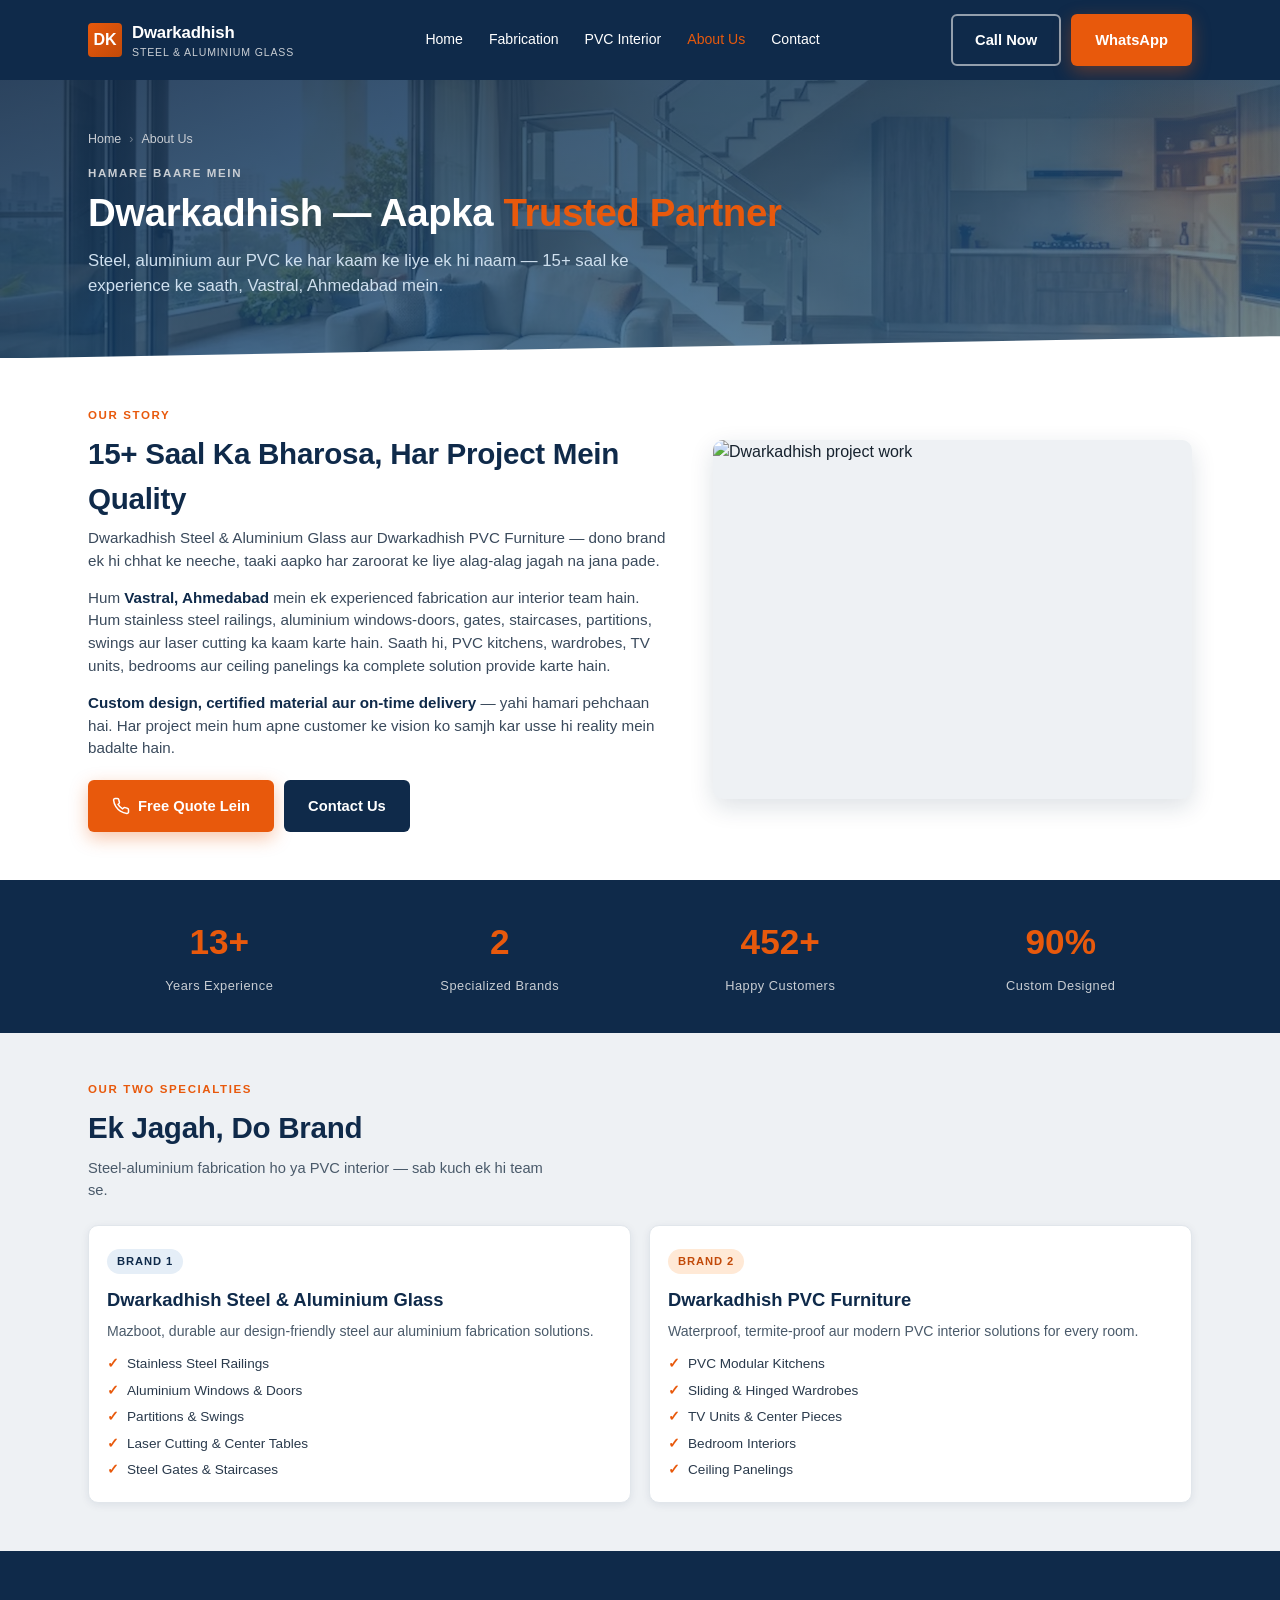
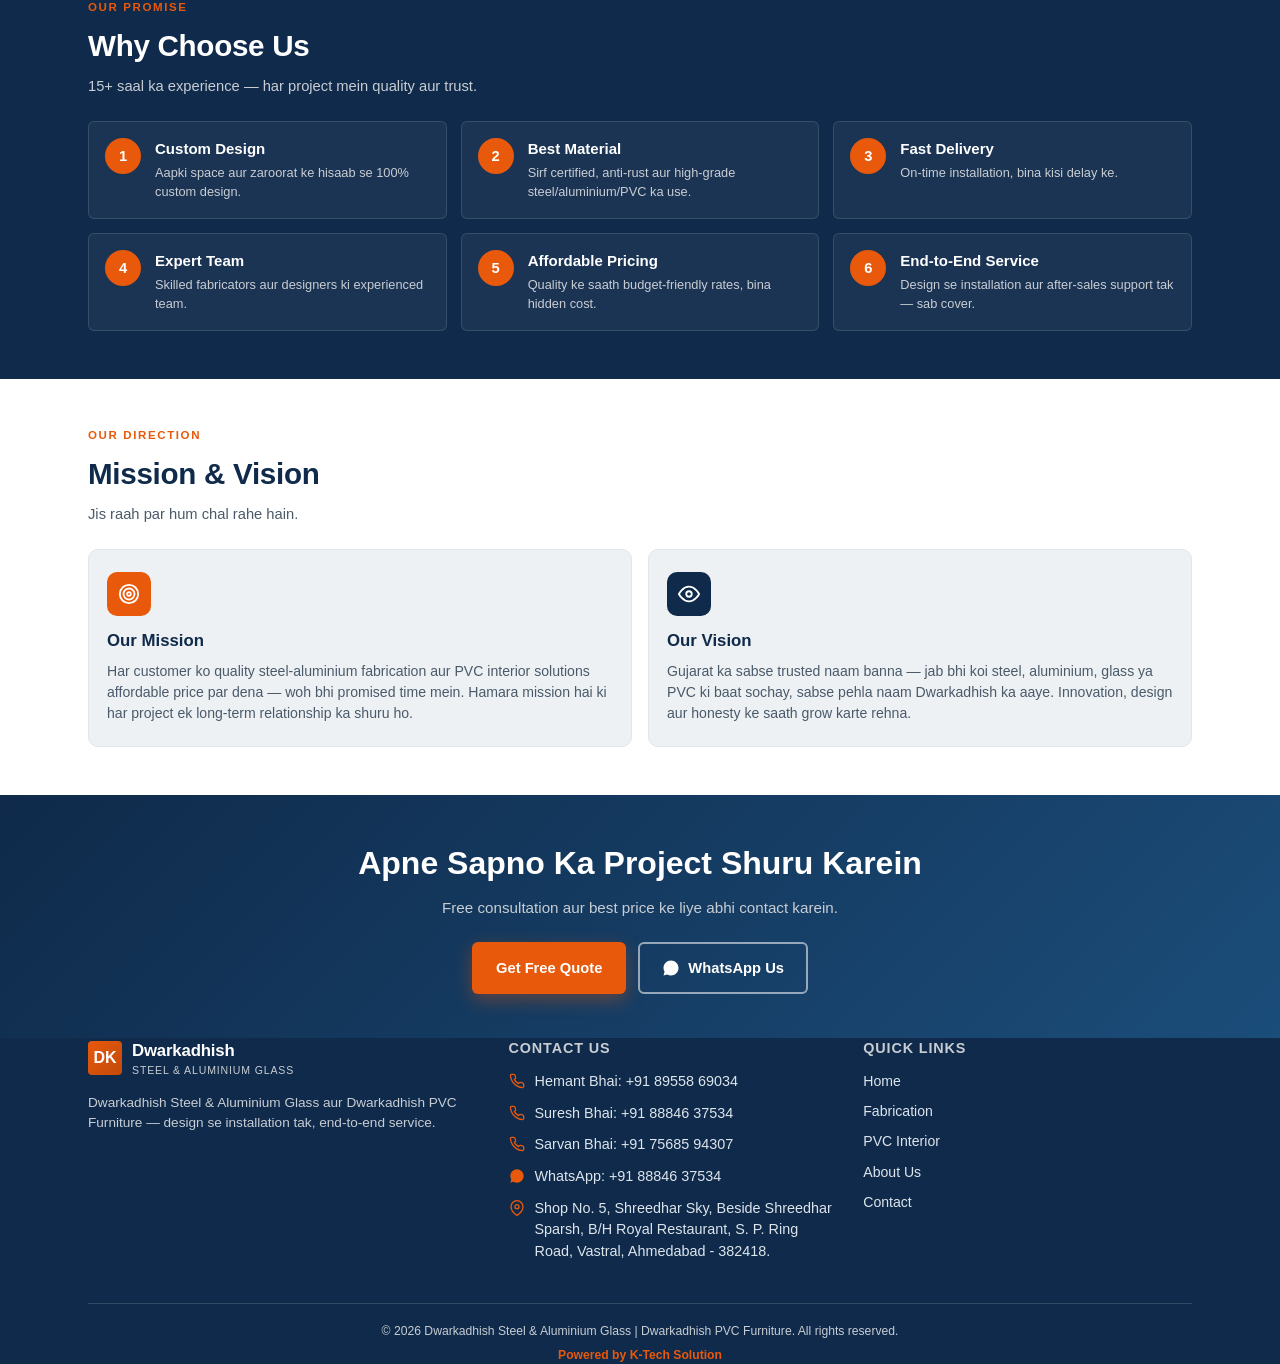
==== commit e0416f11: "Update image paths in about.html" ====
--- a/about.html
+++ b/about.html
@@ -102,7 +102,7 @@
     background-color: var(--navy-deep);
     background-image:
       linear-gradient(160deg, rgba(15,42,74,0.88) 0%, rgba(27,77,122,0.78) 60%, rgba(46,108,164,0.68) 100%),
-      url('images/page-header.jpg');
+      url('page-header.jpg');
     background-size: cover;
     background-position: center;
     background-repeat: no-repeat;
@@ -523,7 +523,7 @@
         </div>
       </div>
       <div class="story-image">
-        <img src="images/PROJECT1.jpg" alt="Dwarkadhish project work" loading="eager" decoding="async">
+        <img src="PROJECT1.jpg" alt="Dwarkadhish project work" loading="eager" decoding="async">
       </div>
     </div>
   </div>
